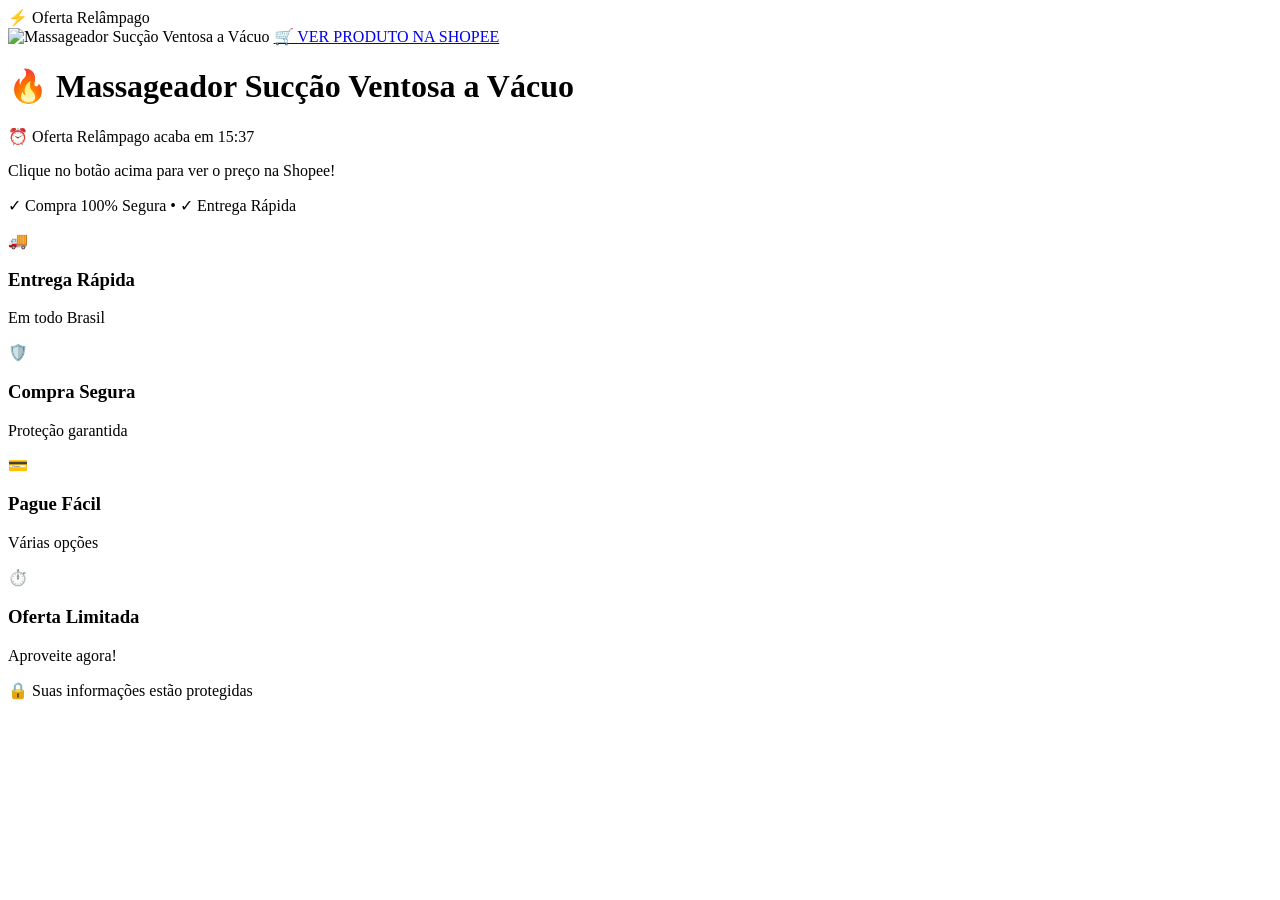
==== kitReparodepneu/index.html @ 9176ecb3 "Rename index.html.txt to index.html" ====
<!DOCTYPE html>
<html lang="pt-BR">
<head>
    <meta charset="UTF-8">
    <meta name="viewport" content="width=device-width, initial-scale=1.0">
    <title>Oferta Relâmpago - Massageador Sucção a Vácuo</title>
    <link rel="stylesheet" href="css/style.css">
</head>
<body>

    <header class="top-bar">
        <span>⚡ Oferta Relâmpago</span>
    </header>

    <main class="container">
        <!-- Cartão Principal -->
        <div class="card main-card">
            <!-- A imagem com as informações técnicas (frete, bateria, etc) deve ser colocada na pasta img -->
            <img src="img/produto.jpg" alt="Massageador Sucção Ventosa a Vácuo" class="product-image">

            <a href="#" class="btn-shopee" target="_blank">
                🛒 VER PRODUTO NA SHOPEE
            </a>

            <h1 class="product-title">🔥 Massageador Sucção Ventosa a Vácuo</h1>

            <div class="countdown-box">
                <p class="timer-text">⏰ Oferta Relâmpago acaba em <span id="timer">15:37</span></p>
                <p class="sub-text">Clique no botão acima para ver o preço na Shopee!</p>
            </div>

            <p class="trust-text">✓ Compra 100% Segura &bull; ✓ Entrega Rápida</p>
        </div>

        <!-- Grid de Benefícios -->
        <div class="features-grid">
            <div class="feature-card">
                <span class="icon">🚚</span>
                <h3>Entrega Rápida</h3>
                <p>Em todo Brasil</p>
            </div>
            <div class="feature-card">
                <span class="icon">🛡️</span>
                <h3>Compra Segura</h3>
                <p>Proteção garantida</p>
            </div>
            <div class="feature-card">
                <span class="icon">💳</span>
                <h3>Pague Fácil</h3>
                <p>Várias opções</p>
            </div>
            <div class="feature-card">
                <span class="icon">⏱️</span>
                <h3>Oferta Limitada</h3>
                <p>Aproveite agora!</p>
            </div>
        </div>

        <footer class="footer">
            🔒 Suas informações estão protegidas
        </footer>
    </main>

    <script src="js/script.js"></script>
</body>
</html>
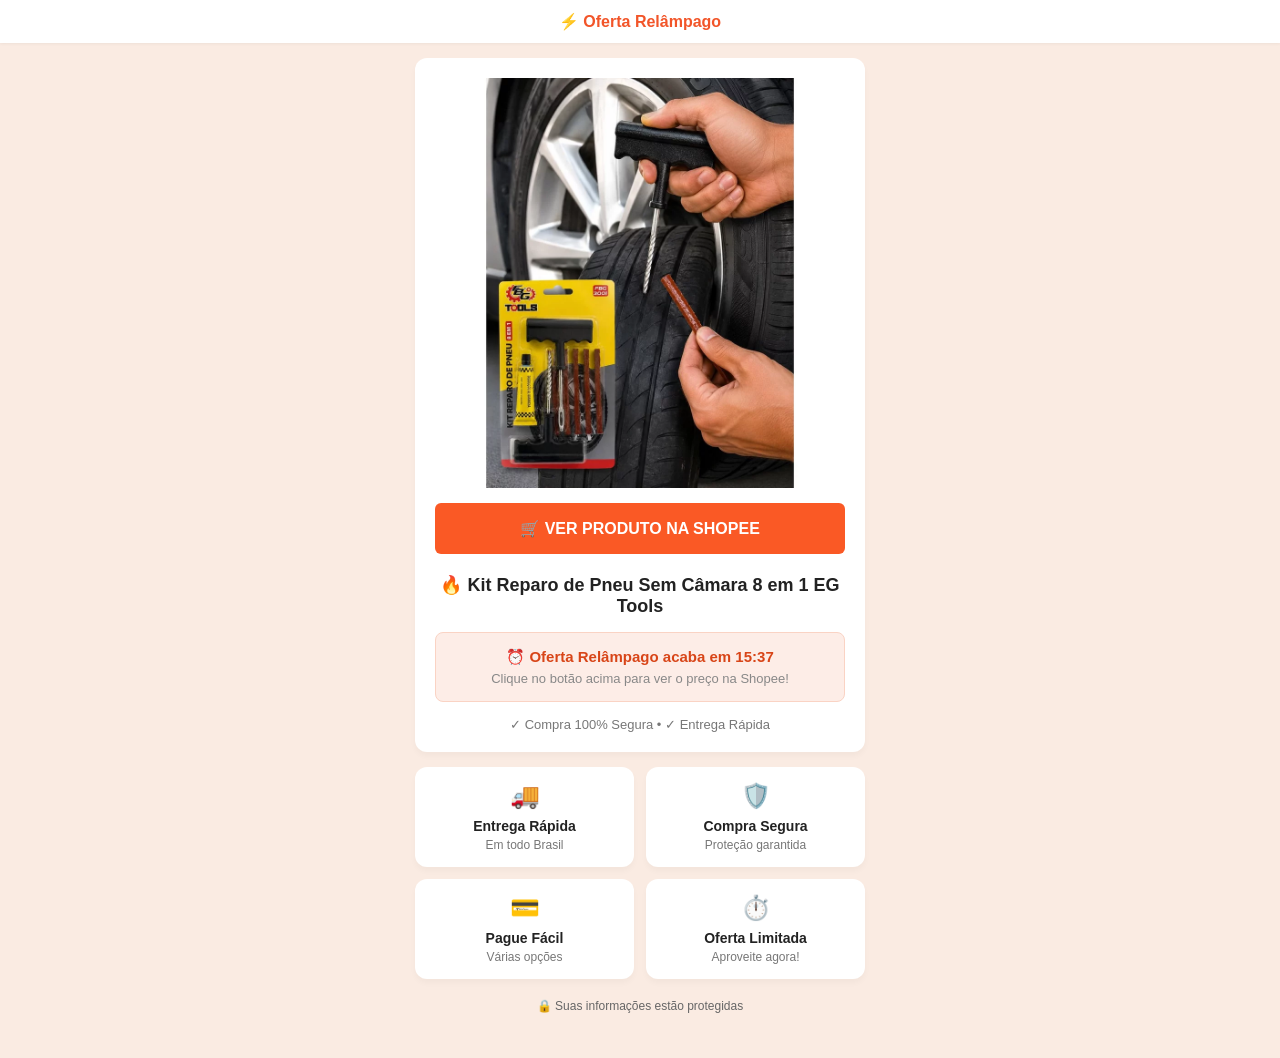
==== commit 7d6f7575: "Update index.html" ====
--- a/kitReparodepneu/index.html
+++ b/kitReparodepneu/index.html
@@ -16,13 +16,13 @@
         <!-- Cartão Principal -->
         <div class="card main-card">
             <!-- A imagem com as informações técnicas (frete, bateria, etc) deve ser colocada na pasta img -->
-            <img src="img/produto.jpg" alt="Massageador Sucção Ventosa a Vácuo" class="product-image">
+            <img src="img/produto.webp" alt="Massageador Sucção Ventosa a Vácuo" class="product-image">
 
             <a href="#" class="btn-shopee" target="_blank">
                 🛒 VER PRODUTO NA SHOPEE
             </a>
 
-            <h1 class="product-title">🔥 Massageador Sucção Ventosa a Vácuo</h1>
+            <h1 class="product-title">🔥 Kit Reparo de Pneu Sem Câmara 8 em 1 EG Tools</h1>
 
             <div class="countdown-box">
                 <p class="timer-text">⏰ Oferta Relâmpago acaba em <span id="timer">15:37</span></p>
--- a/kitReparodepneu/css/style.css
+++ b/kitReparodepneu/css/style.css
@@ -0,0 +1,152 @@
+/* Reset e Configurações Base */
+* {
+    margin: 0;
+    padding: 0;
+    box-sizing: border-box;
+    font-family: -apple-system, BlinkMacSystemFont, "Segoe UI", Roboto, Helvetica, Arial, sans-serif;
+}
+
+body {
+    background-color: #faebe2; /* Cor de fundo pêssego/bege */
+    color: #333;
+    display: flex;
+    flex-direction: column;
+    align-items: center;
+    min-height: 100vh;
+}
+
+/* Barra Superior */
+.top-bar {
+    width: 100%;
+    background-color: #ffffff;
+    text-align: center;
+    padding: 12px 0;
+    color: #f25529;
+    font-weight: 700;
+    font-size: 16px;
+    box-shadow: 0 1px 3px rgba(0,0,0,0.05);
+}
+
+/* Container Principal Mobile-First */
+.container {
+    width: 100%;
+    max-width: 480px; /* Mantém o padrão mobile mesmo no desktop */
+    padding: 15px;
+}
+
+/* Cartões */
+.card {
+    background-color: #ffffff;
+    border-radius: 12px;
+    box-shadow: 0 4px 6px rgba(0,0,0,0.03);
+    padding: 20px;
+    margin-bottom: 15px;
+}
+
+.main-card {
+    text-align: center;
+}
+
+/* Imagem do Produto */
+.product-image {
+    width: 100%;
+    border-radius: 8px;
+    margin-bottom: 15px;
+    display: block;
+}
+
+/* Botão Shopee */
+.btn-shopee {
+    display: block;
+    background-color: #fa5925;
+    color: #ffffff;
+    text-decoration: none;
+    padding: 16px;
+    border-radius: 6px;
+    font-weight: 700;
+    font-size: 16px;
+    margin-bottom: 20px;
+    transition: background-color 0.2s;
+}
+
+.btn-shopee:hover {
+    background-color: #e04719;
+}
+
+/* Título */
+.product-title {
+    font-size: 18px;
+    font-weight: 700;
+    margin-bottom: 15px;
+    color: #222;
+}
+
+/* Caixa de Escassez (Timer) */
+.countdown-box {
+    background-color: #fdede7; /* Laranja muito claro */
+    border: 1px solid #fad3c4;
+    border-radius: 8px;
+    padding: 15px;
+    margin-bottom: 15px;
+}
+
+.timer-text {
+    color: #d84518;
+    font-weight: 700;
+    font-size: 15px;
+    margin-bottom: 5px;
+}
+
+.sub-text {
+    color: #888;
+    font-size: 13px;
+}
+
+/* Texto de Confiança */
+.trust-text {
+    color: #777;
+    font-size: 13px;
+    margin-top: 10px;
+}
+
+/* Grid de Benefícios */
+.features-grid {
+    display: grid;
+    grid-template-columns: 1fr 1fr;
+    gap: 12px;
+}
+
+.feature-card {
+    background-color: #ffffff;
+    border-radius: 12px;
+    padding: 15px 10px;
+    text-align: center;
+    box-shadow: 0 4px 6px rgba(0,0,0,0.03);
+}
+
+.feature-card .icon {
+    font-size: 24px;
+    display: block;
+    margin-bottom: 8px;
+}
+
+.feature-card h3 {
+    font-size: 14px;
+    font-weight: 700;
+    color: #222;
+    margin-bottom: 4px;
+}
+
+.feature-card p {
+    font-size: 12px;
+    color: #777;
+}
+
+/* Rodapé */
+.footer {
+    text-align: center;
+    font-size: 12px;
+    color: #666;
+    margin-top: 20px;
+    margin-bottom: 30px;
+}
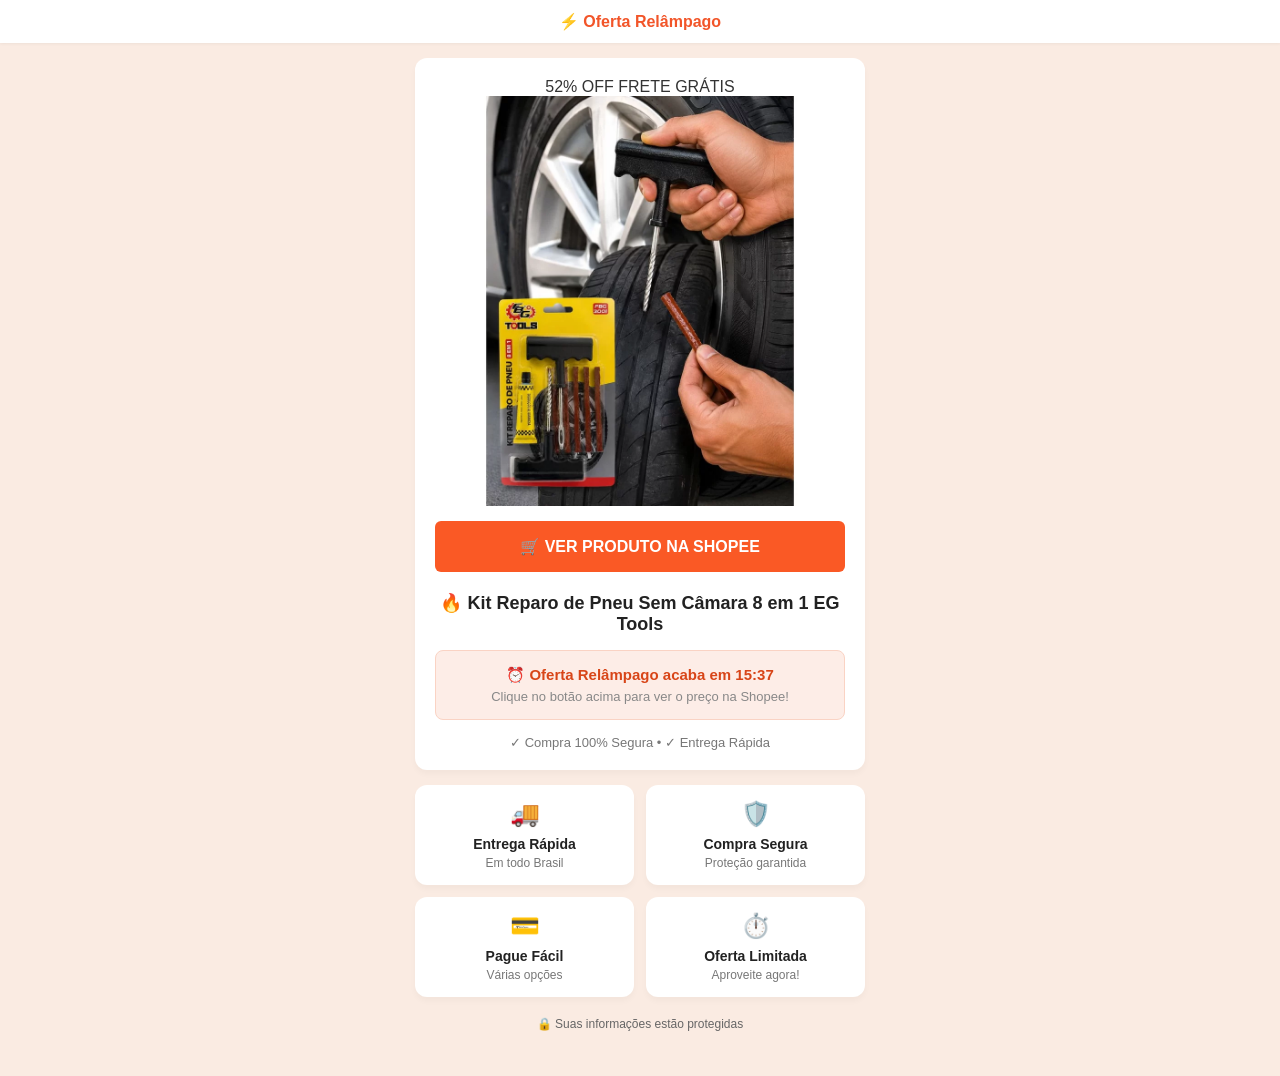
==== commit 8ea435fc: "Update index.html" ====
--- a/kitReparodepneu/index.html
+++ b/kitReparodepneu/index.html
@@ -15,8 +15,15 @@
     <main class="container">
         <!-- Cartão Principal -->
         <div class="card main-card">
-            <!-- A imagem com as informações técnicas (frete, bateria, etc) deve ser colocada na pasta img -->
-            <img src="img/produto.webp" alt="Massageador Sucção Ventosa a Vácuo" class="product-image">
+            
+            <!-- Novo Container da Imagem com as Tags -->
+            <div class="image-container">
+                <div class="badges">
+                    <span class="badge badge-discount">52% OFF</span>
+                    <span class="badge badge-shipping">FRETE GRÁTIS</span>
+                </div>
+                <img src="img/produto.webp" alt="Kit Reparo de Pneu" class="product-image">
+            </div>
 
             <a href="#" class="btn-shopee" target="_blank">
                 🛒 VER PRODUTO NA SHOPEE
@@ -31,7 +38,6 @@
 
             <p class="trust-text">✓ Compra 100% Segura &bull; ✓ Entrega Rápida</p>
         </div>
-
         <!-- Grid de Benefícios -->
         <div class="features-grid">
             <div class="feature-card">
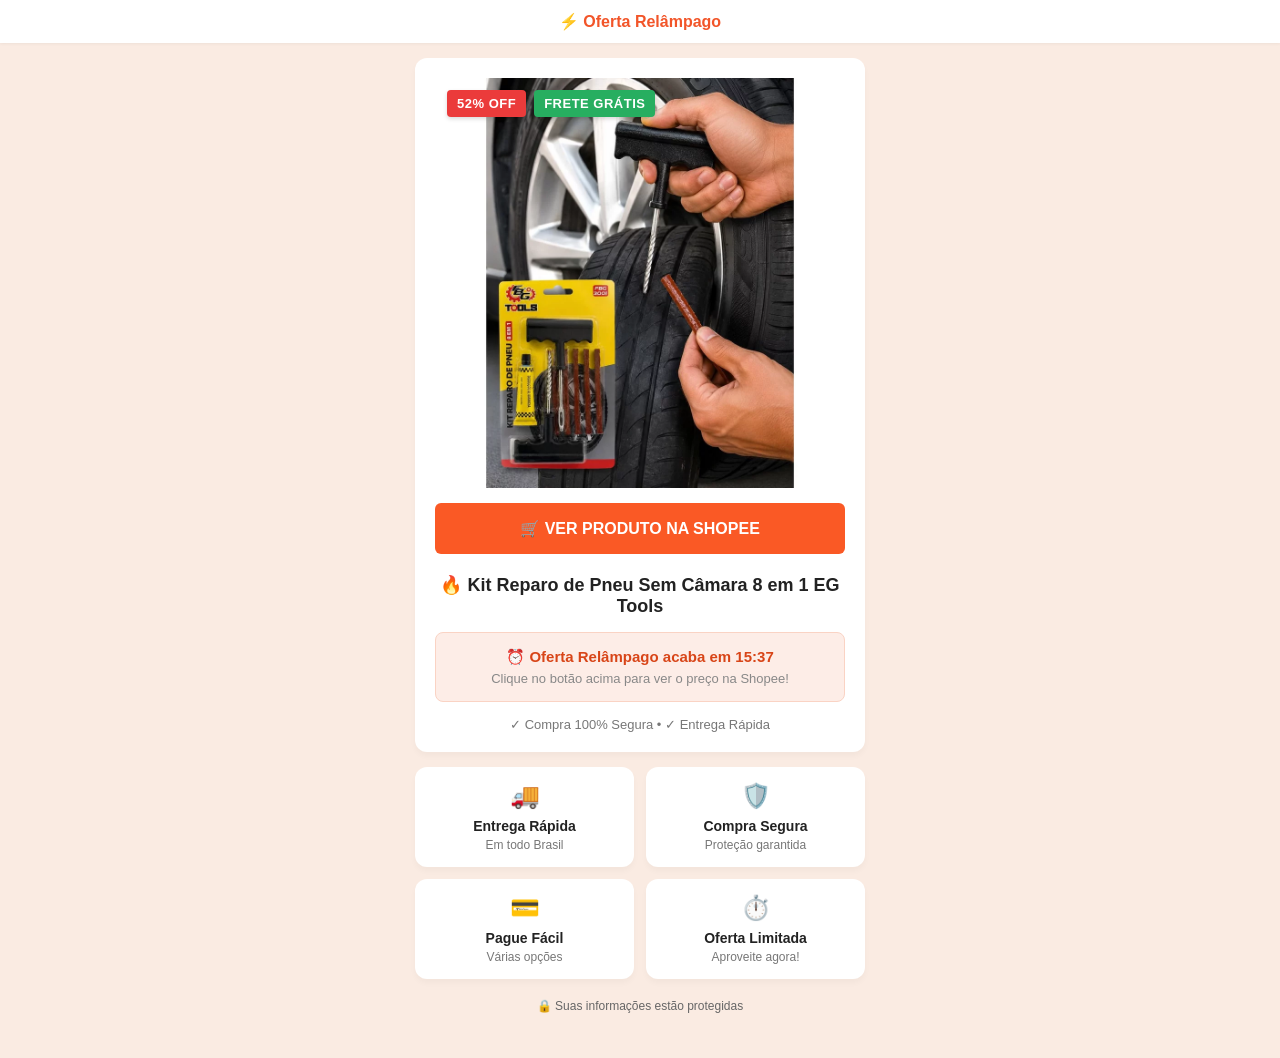
==== commit c1b95795: "Update index.html" ====
--- a/kitReparodepneu/index.html
+++ b/kitReparodepneu/index.html
@@ -3,8 +3,26 @@
 <head>
     <meta charset="UTF-8">
     <meta name="viewport" content="width=device-width, initial-scale=1.0">
-    <title>Oferta Relâmpago - Massageador Sucção a Vácuo</title>
+    <title>Oferta Relâmpago - Kit Reparo de Pneu</title>
     <link rel="stylesheet" href="css/style.css">
+
+    <!-- Meta Pixel Code -->
+    <script>
+    !function(f,b,e,v,n,t,s)
+    {if(f.fbq)return;n=f.fbq=function(){n.callMethod?
+    n.callMethod.apply(n,arguments):n.queue.push(arguments)};
+    if(!f._fbq)f._fbq=n;n.push=n;n.loaded=!0;n.version='2.0';
+    n.queue=[];t=b.createElement(e);t.async=!0;
+    t.src=v;s=b.getElementsByTagName(e)[0];
+    s.parentNode.insertBefore(t,s)}(window, document,'script',
+    'https://connect.facebook.net/en_US/fbevents.js');
+    fbq('init', '2276360966503503');
+    fbq('track', 'PageView');
+    </script>
+    <noscript><img height="1" width="1" style="display:none"
+    src="https://www.facebook.com/tr?id=2276360966503503&ev=PageView&noscript=1"
+    /></noscript>
+    <!-- End Meta Pixel Code -->
 </head>
 <body>
 
@@ -16,7 +34,7 @@
         <!-- Cartão Principal -->
         <div class="card main-card">
             
-            <!-- Novo Container da Imagem com as Tags -->
+            <!-- Container da Imagem com as Tags -->
             <div class="image-container">
                 <div class="badges">
                     <span class="badge badge-discount">52% OFF</span>
@@ -25,7 +43,8 @@
                 <img src="img/produto.webp" alt="Kit Reparo de Pneu" class="product-image">
             </div>
 
-            <a href="#" class="btn-shopee" target="_blank">
+            <!-- Botão com o disparo do evento ViewContent -->
+            <a href="#" class="btn-shopee" target="_blank" onclick="fbq('track', 'ViewContent');">
                 🛒 VER PRODUTO NA SHOPEE
             </a>
 
@@ -38,6 +57,7 @@
 
             <p class="trust-text">✓ Compra 100% Segura &bull; ✓ Entrega Rápida</p>
         </div>
+
         <!-- Grid de Benefícios -->
         <div class="features-grid">
             <div class="feature-card">
--- a/kitReparodepneu/css/style.css
+++ b/kitReparodepneu/css/style.css
@@ -53,6 +53,53 @@
     border-radius: 8px;
     margin-bottom: 15px;
     display: block;
+}
+    /* Container da Imagem para posicionar as tags */
+.image-container {
+    position: relative;
+    width: 100%;
+    margin-bottom: 15px;
+}
+
+/* Container das Tags */
+.badges {
+    position: absolute;
+    top: 12px;
+    left: 12px;
+    display: flex;
+    gap: 8px;
+    z-index: 10;
+}
+
+/* Estilo base das Tags */
+.badge {
+    padding: 6px 10px;
+    border-radius: 4px;
+    font-size: 13px;
+    font-weight: 800;
+    color: #ffffff;
+    text-transform: uppercase;
+    box-shadow: 0 2px 4px rgba(0,0,0,0.15);
+    letter-spacing: 0.5px;
+}
+
+/* Cor específica da Tag de Desconto (Vermelho) */
+.badge-discount {
+    background-color: #eb3b3b; 
+}
+
+/* Cor específica da Tag de Frete (Verde) */
+.badge-shipping {
+    background-color: #27ae60; 
+}
+
+/* Atualização na imagem para se comportar bem no novo container */
+.product-image {
+    width: 100%;
+    border-radius: 8px;
+    display: block;
+    /* A margem inferior foi removida daqui pois agora está no .image-container */
+    margin-bottom: 0; 
 }
 
 /* Botão Shopee */
